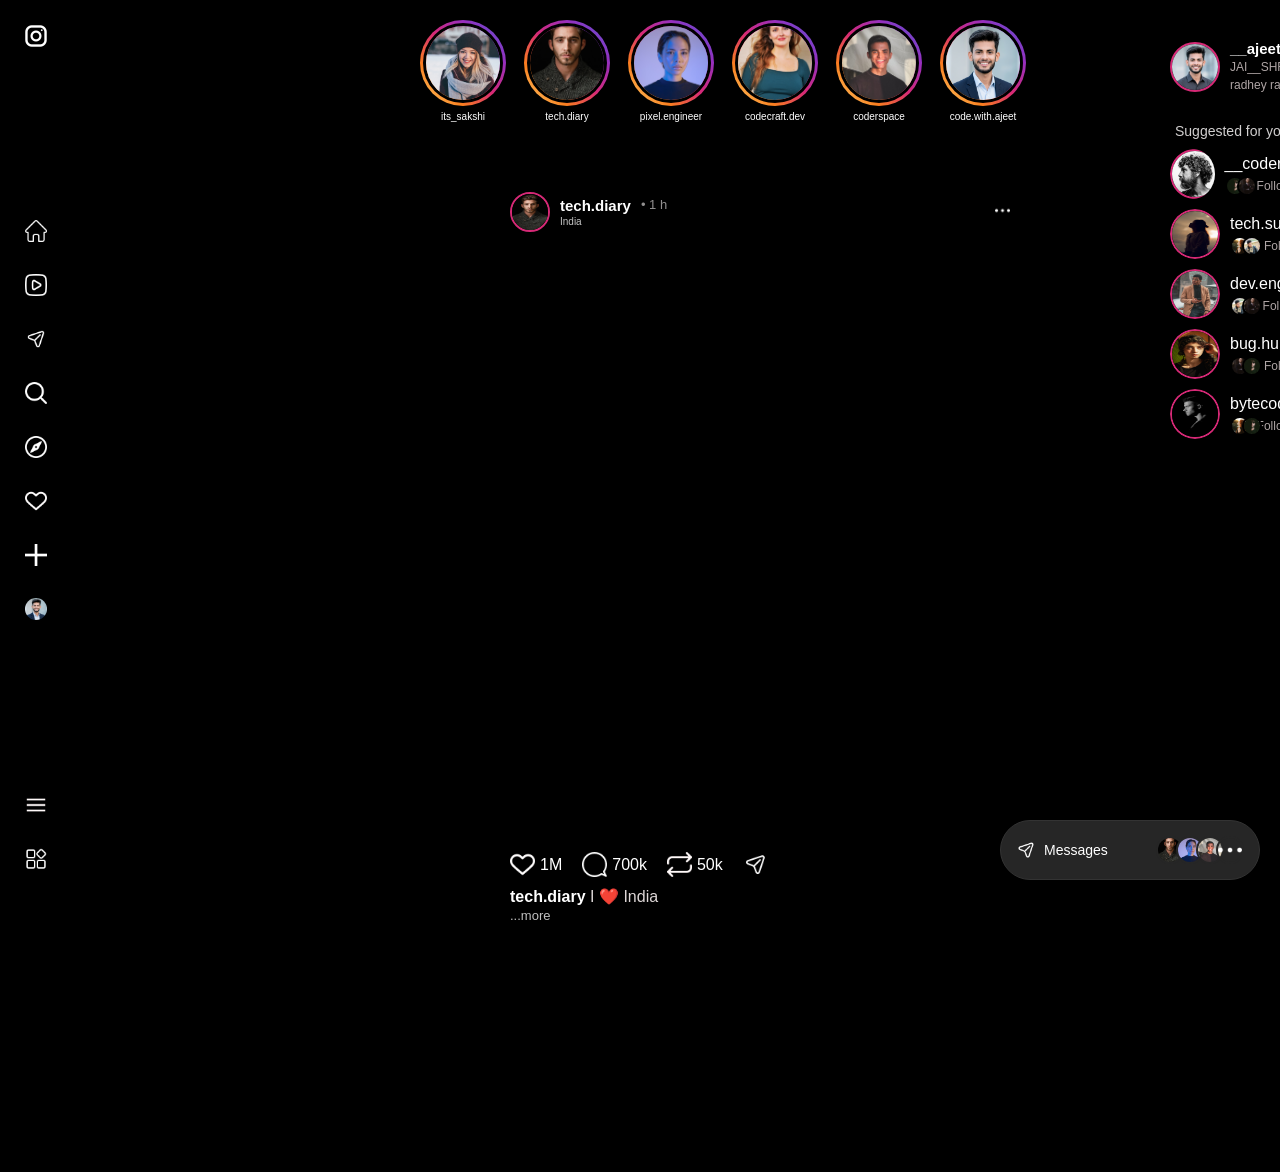
==== index.html @ 3b45045a "feat: add mobile bottom navbar HTML structure" ====
<!DOCTYPE html>
<html lang="en">
<head>
    <meta charset="UTF-8">
    <meta name="viewport" content="width=device-width, initial-scale=1.0">
    <title>Instagram - Clone</title>

    <link rel="stylesheet" href="css/reset.css">
    <link rel="stylesheet" href="css/style.css">
</head>
<body>

    <div class="mobile-topbar">
        <img src="images/create.png" class="left-icon">

        <span class="logo-text">Instagram</span>

        <div class="top-icons">
            <img src="images/notification.png">
        </div>
    </div>

    <div class="sidebar">

        <div class="logo">
            <img src="images/insta-logo.png" alt="Instagram Logo">
        </div>

        <div class="menu">
                
            <div class="menu-item">
                <img src="images/home.png" alt="Home">
                <span class="text">Home</span>
            </div>

            <div class="menu-item">
                <img src="images/play.png" alt="Reels">
                <span class="text">Reels</span>
            </div>

            <div class="menu-item">
                <img src="images/message.png" alt="Messages">
                <span class="text">Messages</span>
            </div>

            <div class="menu-item">
                <img src="images/search.png" alt="Search">
                <span class="text">Search</span>
            </div>

            <div class="menu-item">
                <img src="images/explore.png" alt="Explore">
                <span class="text">Explore</span>
            </div>

            <div class="menu-item">
                <img src="images/notification.png" alt="Notification">
                <span class="text">Notification</span>
            </div>

            <div class="menu-item">
                <img src="images/create.png" alt="Create">
                <span class="text">Create</span>
            </div>

            <div class="profile">
                <img src="images/profile.png" alt="Profile">
                <span class="text">Profile</span>
            </div>
        </div>

        <div class="menu">
            
            <div class="menu-item">
                <img src="images/menu.png" alt="Menu">
                 <span class="text">More</span>
            </div>

            <div class="menu-item">
                <img src="images/app.png" alt="Also From Meta">
                <span class="text">Also from Meta</span>
            </div>

        </div>
        
    </div>

    <div class="midbar">

        <div class="main-content">

            <div class="story-container">
                <div class="story">
                    <div class="story-ring">
                        <img src="images/story1.jpg" alt="Profile">
                    </div>
                    <span class="story-text">its_sakshi</span>
                </div>

                <div class="story">
                    <div class="story-ring">
                        <img src="images/story2.jpg" alt="Profile">
                    </div>
                    <span class="story-text">tech.diary</span>
                </div>

                <div class="story">
                    <div class="story-ring">
                        <img src="images/story3.jpg" alt="Profile">
                    </div>
                    <span class="story-text">pixel.engineer</span>
                </div>

                <div class="story">
                    <div class="story-ring">
                        <img src="images/story4.jpg" alt="Profile">
                    </div>
                    <span class="story-text">codecraft.dev</span>
                </div>

                <div class="story">
                    <div class="story-ring">
                        <img src="images/story5.jpg" alt="Profile">
                    </div>
                    <span class="story-text">coderspace</span>
                </div>

                <div class="story">
                    <div class="story-ring">
                        <img src="images/profile.png" alt="Profile">
                    </div>
                    <span class="story-text">code.with.ajeet</span>
                </div>
            </div>

            <div class="post-container">

                 <!-- user 4 -->
                <div class="post">
                    <div class="user-detail">
                        <img src="images/story2.jpg" class="post-profile" alt="User Post">
                    
                        <div class="user-info">
                            <div class="top-row">
                                <span class="username">tech.diary</span>
                                <span class="post-timing">• 1 h</span>
                            </div>
                            <span class="post-song">India</span>
                        </div>

                        <div class="dot-button">
                            <img src="images/more.png" alt="More Options">
                        </div>
                    
                    </div>

                    <div class="image-video">
                        <!-- <img src="images/post1.jpg" alt="User Post"> -->
                        <video autoplay muted loop>
                            <source src="video/video3.mp4" type="video/mp4">
                        </video>
                    </div>

                    <div class="post-update">
                        <div class="update-icons">

                            <div class="icon">
                                <img src="images/notification.png" alt="Like">
                                <span class="update-count">1M</span>
                            </div>

                            <div class="icon">
                                <img src="images/comment.png" alt="Comment">
                                <span class="update-count">700k</span>
                            </div>

                            <div class="icon">
                                <img src="images/repost.png" alt="Repost">
                                <span class="update-count">50k</span>
                            </div>

                            <div class="icon">
                                <img src="images/message.png" alt="Share">
                            </div>

                        </div>

                        <div class="description-box">
                            <span class="username">tech.diary</span>
                            <span class="description">I ❤️ India</span>
                        </div>
                        <span class="more">...more</span>
                    </div>
                </div>
            </div>
        </div>

        <div class="left-bar">
            <div class="switch-account">
                <div class="account">
                    <img src="images/switchimage.png" alt="Other Account">
                </div>

                <div class="switch-details">

                    <div class="account-name">
                        <span class="username">__ajeet__yadav__</span>
                    </div>
            
                    <div class="bio">
                        <span class="bio-text">JAI__SHREE__KRISHNA ( radhey radhey )</span>
                    </div>

                </div>

                <div class="btn">
                    <a href="#">Switch</a>
                </div>
            </div>
              
            <div class="other-suggest">
                <span class="other-suggesttext">Suggested for you</span>
                <span class="other-suggesttext">See all</span>
            </div>
              <!-- suggest user 1 -->
            <div class="suggest-account">
                <div class="profile-account">
                    <img src="images/mainprofile1.jpg" alt="Other Account">
                </div>

                <div class="suggest-details">

                    <div class=" account-name">
                        <span class="suggest-username">__coder__abhishek__</span>
                    </div>
            
                    <div class="suggest-bio">
                        <div class="suggest-profileimage">
                            <img src="images/main1.jpg" class="small-profile" alt="Friend">
                            <img src="images/main2.jpg" class="small-profile1" alt="friend">
                            <!-- <span class="bio-text">Followed by tech.akash</span> -->
                        </div>
                        <span class="bio-text">Followed by tech.akash</span>
                    </div>

                </div>

                <div class="btn">
                    <a href="#">Follow</a>
                </div>
            </div>
               <!-- suggest user 2 -->
            <div class="suggest-account">
                <div class="profile-account">
                    <img src="images/mainprofile2.jpg" alt="Other Account">
                </div>

                <div class="suggest-details">

                    <div class=" account-name">
                        <span class="suggest-username">tech.supriya</span>
                    </div>
            
                    <div class="suggest-bio">
                        <div class="suggest-profileimage">
                            <img src="images/main3.jpg" class="small-profile" alt="Friend">
                            <img src="images/main4.jpg" class="small-profile1" alt="friend">
                            <!-- <span class="bio-text">Followed by tech.akash</span> -->
                        </div>
                        <span class="bio-text">Followed by ajit.codes</span>
                    </div>

                </div>

                <div class="btn">
                    <a href="#">Follow</a>
                </div>
            </div>

               <!-- suggest user 3 -->
            <div class="suggest-account">
                <div class="profile-account">
                    <img src="images/mainprofile3.jpg" alt="Other Account">
                </div>

                <div class="suggest-details">

                    <div class=" account-name">
                        <span class="suggest-username">dev.engineer</span>
                    </div>
            
                    <div class="suggest-bio">
                        <div class="suggest-profileimage">
                            <img src="images/main4.jpg" class="small-profile" alt="Friend">
                            <img src="images/main2.jpg" class="small-profile1" alt="friend">
                            <!-- <span class="bio-text">Followed by tech.akash</span> -->
                        </div>
                        <span class="bio-text">Followed by coding.raj</span>
                    </div>

                </div>

                <div class="btn">
                    <a href="#">Follow</a>
                </div>
            </div>

            <!-- suggest user 4 -->
            <div class="suggest-account">
                <div class="profile-account">
                    <img src="images/mainprofile4.jpg" alt="Other Account">
                </div>

                <div class="suggest-details">

                    <div class=" account-name">
                        <span class="suggest-username">bug.hunter</span>
                    </div>
            
                    <div class="suggest-bio">
                        <div class="suggest-profileimage">
                            <img src="images/main2.jpg" class="small-profile" alt="Friend">
                            <img src="images/main1.jpg" class="small-profile1" alt="friend">
                            <!-- <span class="bio-text">Followed by tech.akash</span> -->
                        </div>
                        <span class="bio-text">Followed by ajit.codes</span>
                    </div>

                </div>

                <div class="btn">
                    <a href="#">Follow</a>
                </div>
            </div>

            <!-- suggest user 5 -->
            <div class="suggest-account">
                <div class="profile-account">
                    <img src="images/mainprofile5.jpg" alt="Other Account">
                </div>

                <div class="suggest-details">

                    <div class=" account-name">
                        <span class="suggest-username">bytecode.lab</span>
                    </div>
            
                    <div class="suggest-bio">
                        <div class="suggest-profileimage">
                            <img src="images/main3.jpg" class="small-profile" alt="Friend">
                            <img src="images/main1.jpg" class="small-profile1" alt="friend">
                            <!-- <span class="bio-text">Followed by tech.akash</span> -->
                        </div>
                        <span class="bio-text">Followed by tech.akash</span>
                    </div>

                </div>

                <div class="btn">
                    <a href="#">Follow</a>
                </div>
            </div>
            
        </div>

        <!-- last bar -->

        <div class="last-bar">

            <div class="message">
                <img src="images/message.png" alt="Messages">
                <span class="message-text">Messages</span>
            </div>

            <div class="message-profile">
                <img src="images/story2.jpg" alt="Profile">
                <img src="images/story3.jpg" alt="Profile">
                <img src="images/story5.jpg" alt="Profile">
                <img src="images/more.png" alt="More">
            </div>
        </div>
    </div>

    <!-- mobile  -->

    <div class="mobile-bottom-bar">

        <div class="bottom-item">
            <img src="images/home.png">
        </div>

        <div class="bottom-item">
            <img src="images/search.png">
        </div>

        <div class="bottom-item">
            <img src="images/play.png">
        </div>

        <div class="bottom-item">
            <img src="images/message.png">
        </div>

        <div class="bottom-item">
            <img src="images/profile.png" class="profile-icon">
        </div>
    </div>
    
</body>
</html>
---- css/style.css ----
.sidebar {
    width: 80px;
    height: 100vh;
    position: fixed;
    top: 0;
    left: 0;
    padding: 20px;
    display: flex;
    flex-direction: column;
    justify-content: space-between;
    transition: 0.3s;
    overflow: hidden;
}

.sidebar:hover {
    width: 250px;
}

.sidebar:hover .text {
    opacity: 1;
    margin-left: 10px;
}

.menu {
    display: flex;
    flex-direction: column;
    gap: 12px;
    font-size: 14px;
    font-family: 'Inter', sans-serif;
}


.menu-item {
    display: flex;
    align-items: center;
    gap: 15px;
    cursor: pointer;
    padding: 10px 10px 10px 5px;
    border-radius: 8px;
}

.menu-item:hover,
.profile:hover {
    background-color: #1a1a1a;
}

.menu img {
    width: 22px;
}

.profile {
    display: flex;
    align-items: center;
    gap: 15px;
    cursor: pointer;
    border-radius: 8px;
    padding: 10px 10px 10px 5px;
    font-size: 8px;
}

.profile img {
    border-radius: 50%;
}

.menu-item,
.profile {
    display: flex;
    align-items: center;
    gap: 15px;
}

.text {
    display: inline-block;
    margin: 0;
    font-size: 14px;
    opacity: 0;
    transform: translateX(-10px);
    white-space: nowrap;
    transition: all 0.3s ease;
}

/* midbar */

.midbar {
    display: flex;
    justify-content: center;
    gap: 50px;
    padding: 20px;
}

.main-content {
    width: 700px;
    margin-left: 400px;
}

.story-container {
    display: flex;
    flex-direction: row;
    gap: 18px;
    overflow-x: auto;
    padding-bottom: 10px;
}

.story-container::-webkit-scrollbar {
    display: none;
}

.story {
    display: flex;
    flex-direction: column;
    justify-content: space-between;
    align-items: center;
    cursor: pointer;
}

.story-ring {
    display: flex;
    justify-content: center;
    align-items: center;
    border-radius: 50%;
    background: linear-gradient(45deg, #feda75, #fa7e1e, #d62976, #962fbf, #4f5bd5);
    padding: 3px;
}

.story-ring img {
    width: 80px;
    height: 80px;
    border-radius: 50%;
    object-fit: cover;
    border: 3px solid black;
}

.story-text {
    width: 80px;
    font-size: 10px;
    text-align: center;
    margin-top: 5px;
    white-space: nowrap;
    overflow: hidden;
    text-overflow: ellipsis;
}

/* post container */
.post-container {
    display: flex;
    flex-direction: column;
    width: 550px;
    margin: 30px auto;
    margin-top: 30px;
    
}

.post {
    display: flex;
    flex-direction: column;
    align-items: stretch;
    width: 100%;
    padding: 10px 0;
    margin-bottom: 25px;
}

.user-detail {
    width: 100%;
    padding: 0 15px;
    height: 60px;
    display: flex;
    flex-direction: row;
    justify-content: space-between;
    align-items: center;
    gap: 10px;
    margin-top: 10px;
}

.post-profile {
    border-radius: 50%;
    width: 40px;
    height: 40px;
    margin-left: 0px;
    border: 2px solid #d62976
}

.user-info {
    display: flex;
    flex-direction: column;
    flex: 1;
    justify-content: space-between;
    line-height: 1.3;
}

.top-row {
    display: flex;
    align-items: center;
    gap: 10px;
}

.username {
    font-size: 15px;
    font-weight: bold;
}

.post-timing {
    color: rgb(145, 143, 143);
    font-size: 13px;
}

.post-song {
    font-size: 10px;
    color: rgb(197, 197, 197);
}

.dot-button img {
    width: 15px;
    height: 15px;
    margin-right: 20px;
}

.image-video {
    height: 600px;
    width: 100%;
    text-align: center;
}

.image-video img {
    height: 600px;
    max-width: 500px;
    width: 100%;
    border-radius: 8px;
    border: 1px solid #313131;
}

.image-video video {
    width: 100%;
    max-width: 500px;
    height: 600px;
    object-fit: cover;
    border-radius: 8px;
}

/* post update  */

.post-update {
    width: 100%;
}

.update-icons {
    display: flex;
    gap: 20px;
    padding: 10px 15px;
}

.icon {
    display: flex;
    align-items: center;
    gap: 5px;
}

.icon img {
    width: 25px;
}
.description-box {
    padding: 0 15px;
}

.description-box span {
    font-size: 16px;
}

.description{
    color: rgb(221, 214, 214);
}

.more {
    font-size: 13px;
    color: silver;
    padding-left: 15px;
}

/* left-bar */

.left-bar {
   height: fit-content;
   width: 300px;
   position: sticky;
   top: 40px;
}

.switch-account {
    display: flex;
    justify-content: space-between;
    /* flex-direction: row; */
    gap: 10px;
    align-items: center;
}

.account {
    display: flex;
    width: 50px;
    border-radius: 50%;
}

.account img {
    width: 50px;
    border-radius: 50%;
    border: 2px solid #d62976
}

.switch-details {
    display: flex;
    flex-direction: column;
    flex: 1;
}

.account-name {
    display: flex;
}

.bio-text {
    font-size: 12px;
    color: #afa5a5;
}

.btn {
    display: flex;
    gap: 40px;
    margin-left: 40px;
    font-weight: bold;
}

.btn a {
    text-decoration: none;
    color: #4f5bd5;
    font-size: 12px;
    font-weight: bold;
}

.other-suggest {
    display: flex;
    justify-content: space-between;
    margin-top: 30px;
    padding: 0 5px;
}

.other-suggesttext {
    font-size: 14px;
    color: #d1cfcf;
    cursor: pointer;
}

.suggest-account {
    display: flex;
    justify-content: space-between;
    /* flex-direction: row; */
    gap: 10px;
    align-items: center;
    margin-top: 10px;
}

.profile-account {
    display: flex;
    width: 50px;
    height: 50px;
    overflow: hidden;
    border-radius: 50%;
}

.profile-account img {
    width: 50px;
    border-radius: 50%;
    border: 2px solid #d62976
}


.suggest-details {
    display: flex;
    flex-direction: column;
    flex: 1;
}

.suggest-username {
    padding-bottom: 6px;
}

.suggest-profileimage {
    display: flex;
    position: relative;
    align-items: center;
}

.small-profile,
.small-profile1 {
    width: 20px;
    height: 20px;
    object-fit: cover;
    border-radius: 50%;
    position: absolute;
    border: 2px solid black;
}

.small-profile {
    left: 0;
    z-index: 1;
}

.small-profile1 {
    left: 12px;
    z-index: 2;
}

.suggest-bio {
    display: flex;
    justify-content: space-between;
    align-items: center;
}

.last-bar {
    display: flex;
    justify-content: space-between;
    align-items: center;
    padding: 0 15px;
    z-index: 100;
    box-shadow: 0 4px 15px rgba(0,0,0,0.5);
    position: fixed;
    bottom: 20px;
    left: auto;
    right: 20px;
    width: 260px;
    height: 60px;
    background-color: #262626;
    border-radius: 50px;
    border: 1px solid #333;
    /* border-top: 1px solid #262626; */

}

.message {
    display: flex;
    align-items: center;
    gap: 8px;
    cursor: pointer;
}

.message img {
    width: 20px;
}

.message-text {
    font-size: 14px;
    font-weight: 500;
}

.message-profile {
    display: flex;
    align-items: center;
}

.message-profile img {
    width: 28px;
    height: 28px;
    border-radius: 50%;
    object-fit: cover;
    border: 2px solid #262626;
    margin-left: -8px;
    cursor: pointer;
    transition: transform 0.2s;
}

/* mobile  */

@media (max-width: 768px) {

    body {
        margin: 0;
        padding-top: 60px;
        overflow: hidden;
    }

    .sidebar {
        display: none;
    }

    .left-bar {
        display: none;
    }
}

.mobile-topbar {
    display: none;
}

@media (max-width: 768px) {
    .mobile-topbar {
        display: flex;
        justify-content: space-between;
        align-items: center;
        padding: 10px 15px;
        position: fixed;
        top: 0;
        width: 100%;
        background: black;
        border-bottom: 1px solid #262626;
        z-index: 1000;
    }

    .logo-text {
        font-size: 20px;
        font-weight: bold;
    }

    .left-icon {
        width: 22px;
    }

    .top-icons img {
        width: 22px;
    }

    .midbar {
        flex-direction: column;
        padding: 0;
        gap: 0;
        width: 100%;
    }

    .main-content {
        margin:  0;
        width: 100%;
        padding: 0 10px;
    }

    .story-container {
        display: flex;
        gap: 12px;
        overflow-x: auto;
        padding: 10px 5px;
    }

    .story-ring img {
        width: 60px;
        height: 60px;
    }

    .story-text {
        font-size: 10px;
        width: 60px;
    }

    .post-container {
        width: 100%;
        margin: 10px 0;
    }

    .post {
        padding: 10px 0;
    }

    .user-detail {
        padding: 0 10px;
    }

    .image-video {
        width: 100%;
        height: auto;
    }

    .image-video img,
    .image-video video {
        width: 100%;
        height: auto;
        max-width: 100%;
        border-radius: 6px;
    }

    .update-icons {
        padding: 8px 10px;
        gap: 15px;
    }

    .icon img {
        width: 22px;
    }
    
    .description-box {
        padding: 0 10px;
    }

    .last-bar {
        position: fixed;
        bottom: 10px;
        left: 5%;
        width: 90%;
        height: 55px;
        border-radius: 40px;
        background: #262626;
        display: flex;
        justify-content: space-between;
        align-items: center;
        padding: 0 15px;
        z-index: 1000;
    }

    .message img {
        width: 18px;
    }

    .message-text {
        font-size: 13px;
    }

    .message-profile img {
        width: 25px;
        height: 25px;
    }
}
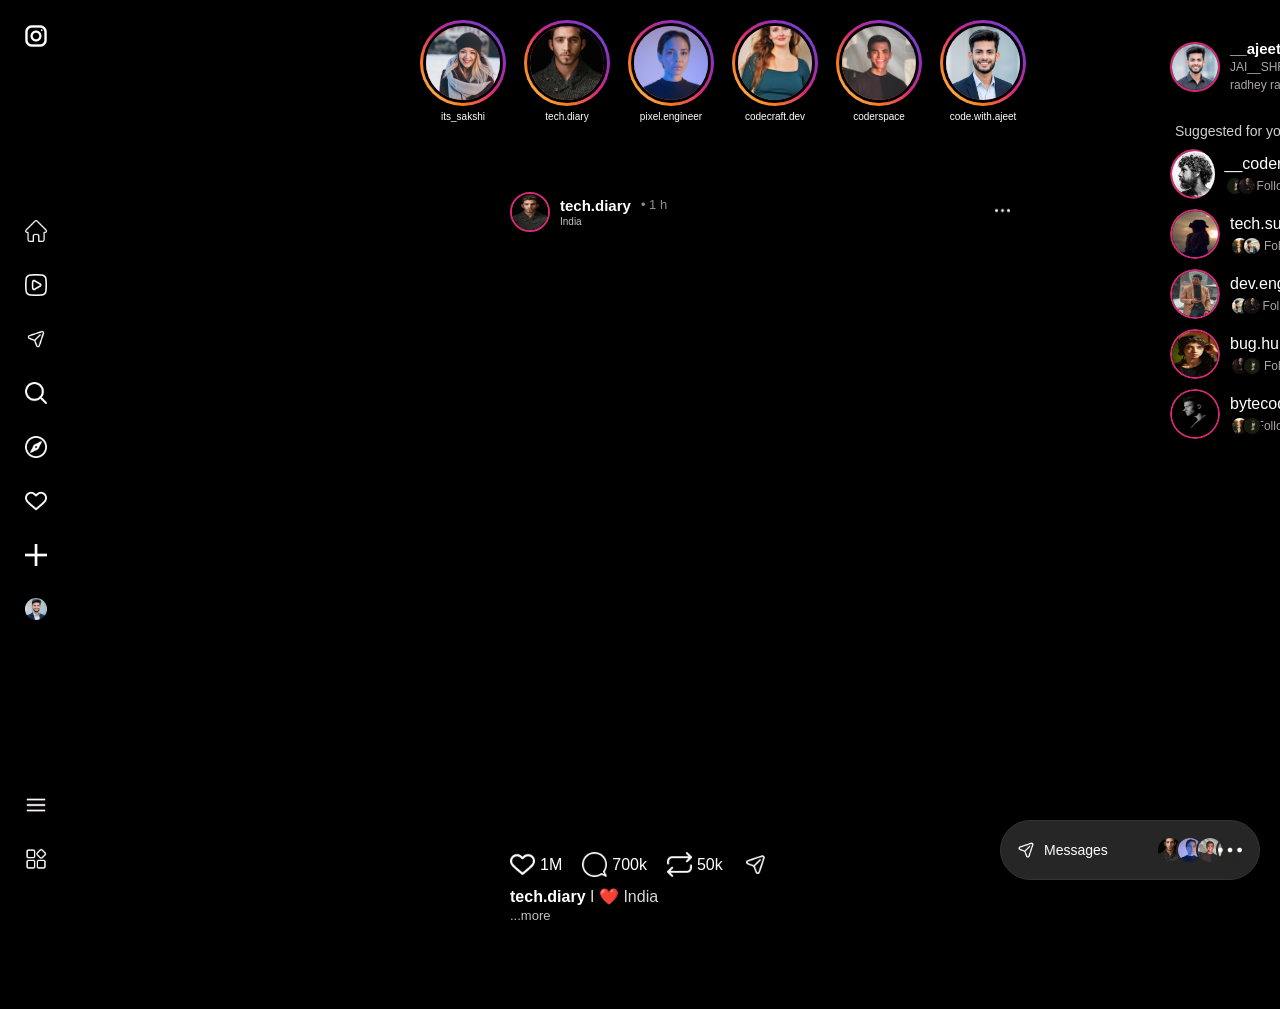
==== commit 5847cbcd: "feat: add mobile bottom navigation bar - added mobile-bottom-bar UI - improved responsive design for" ====
--- a/index.html
+++ b/index.html
@@ -7,6 +7,7 @@
 
     <link rel="stylesheet" href="css/reset.css">
     <link rel="stylesheet" href="css/style.css">
+    <link href="https://fonts.cdnfonts.com/css/billabong" rel="stylesheet">
 </head>
 <body>
 
--- a/css/style.css
+++ b/css/style.css
@@ -29,44 +29,27 @@
     font-family: 'Inter', sans-serif;
 }
 
-
-.menu-item {
+.menu-item:hover,
+.profile:hover {
+    background-color: #1a1a1a;
+}
+
+.menu img {
+    width: 22px;
+}
+
+.profile img {
+    border-radius: 50%;
+}
+
+.menu-item,
+.profile {
     display: flex;
     align-items: center;
     gap: 15px;
     cursor: pointer;
     padding: 10px 10px 10px 5px;
     border-radius: 8px;
-}
-
-.menu-item:hover,
-.profile:hover {
-    background-color: #1a1a1a;
-}
-
-.menu img {
-    width: 22px;
-}
-
-.profile {
-    display: flex;
-    align-items: center;
-    gap: 15px;
-    cursor: pointer;
-    border-radius: 8px;
-    padding: 10px 10px 10px 5px;
-    font-size: 8px;
-}
-
-.profile img {
-    border-radius: 50%;
-}
-
-.menu-item,
-.profile {
-    display: flex;
-    align-items: center;
-    gap: 15px;
 }
 
 .text {
@@ -497,12 +480,13 @@
         top: 0;
         width: 100%;
         background: black;
-        border-bottom: 1px solid #262626;
+        /* border-bottom: 1px solid #262626; */
         z-index: 1000;
     }
 
     .logo-text {
-        font-size: 20px;
+        font-size: 28px;
+        font-family: 'Billabong';
         font-weight: bold;
     }
 
@@ -612,4 +596,49 @@
     }
 }
 
-
+.mobile-bottom-bar {
+    display: none;
+}
+
+@media (max-width: 768px) {
+    .mobile-bottom-bar {
+        display: flex;
+        justify-content: space-around;
+        align-items: center;
+        position: fixed;
+        bottom: 0;
+        left: 0;
+        width: 100%;
+        height: 55px;
+        background: black;
+        border-top: 1px solid #262626;
+        z-index: 1000;
+    }
+
+    .bottom-item {
+        display: flex;
+        justify-content: center;
+        align-items: center;
+        flex: 1;
+        cursor: pointer;
+    }
+
+    .bottom-item img {
+        width: 24px;
+    }
+
+    .profile-icon {
+        border-radius: 50%;
+        border: 2px solid white;
+    }
+
+    body {
+        padding-bottom: 60px;
+    }
+
+    .last-bar {
+        display: none;
+    }
+}
+
+
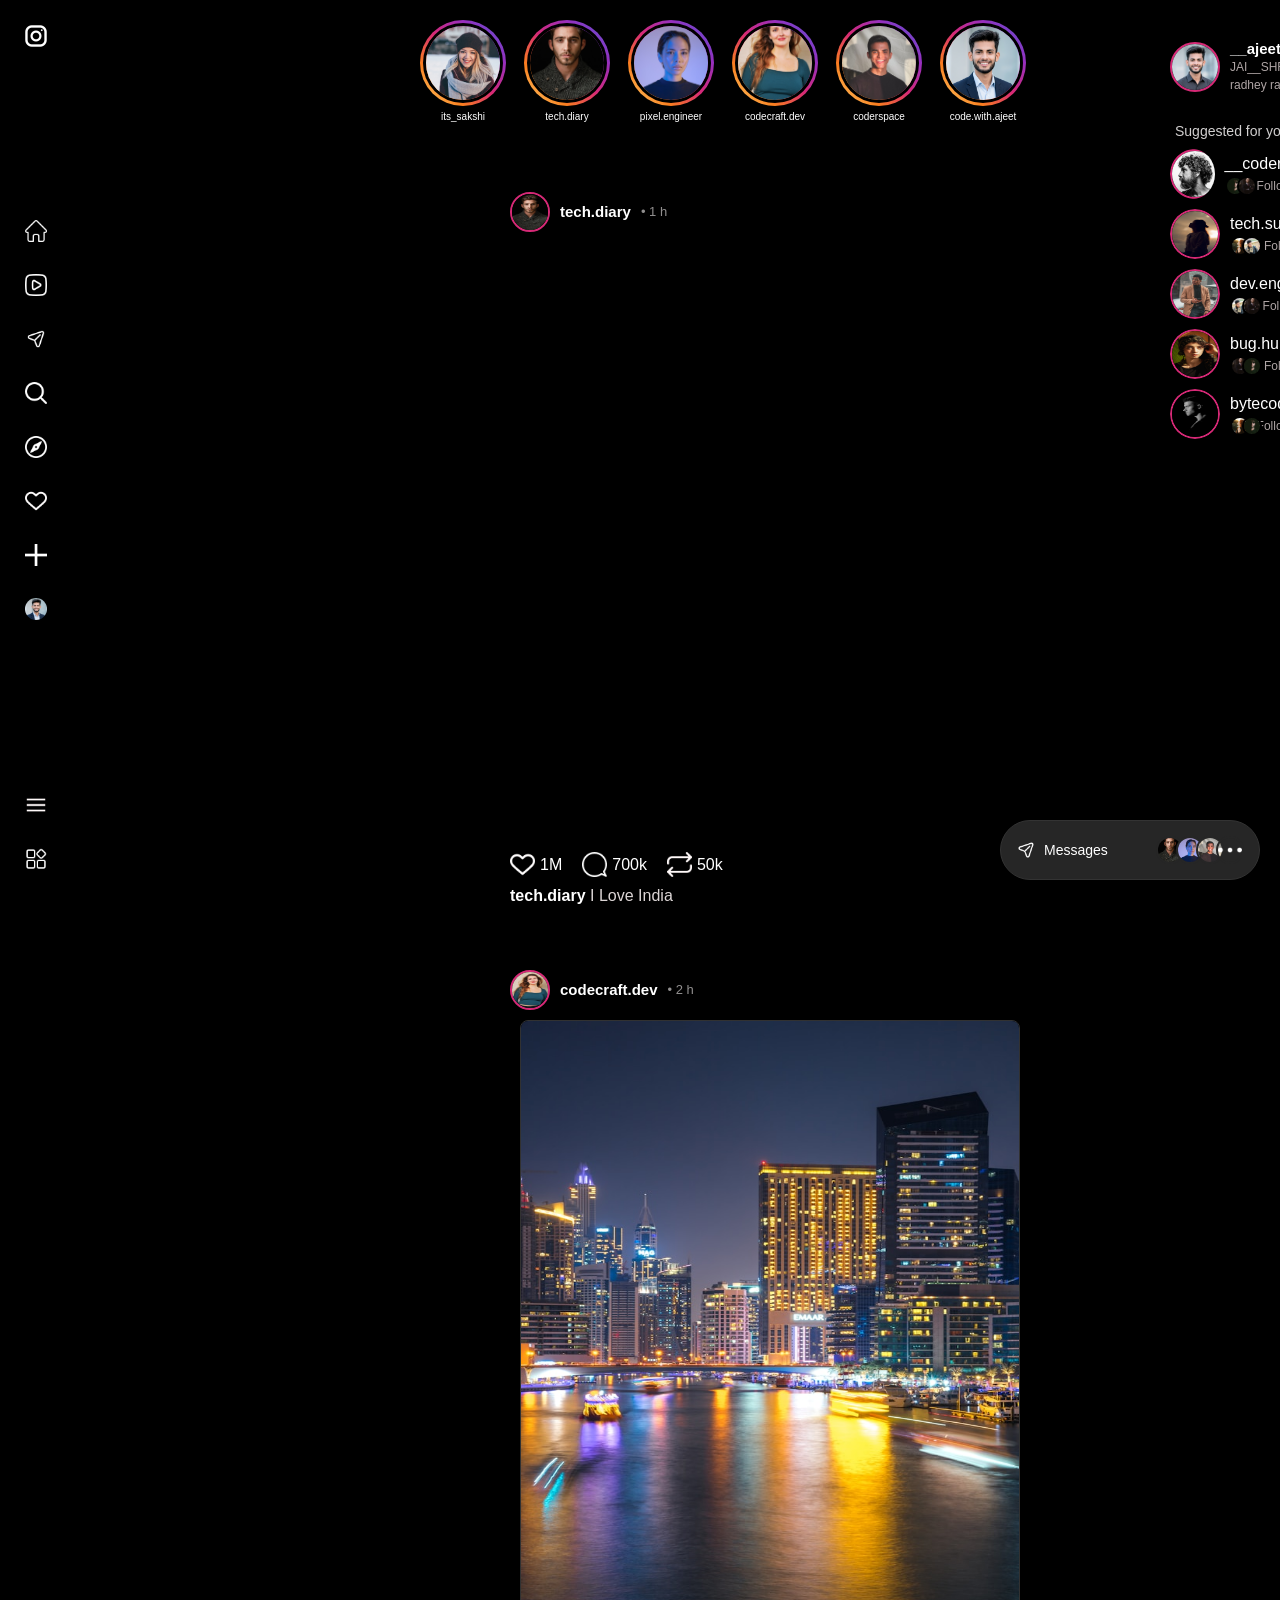
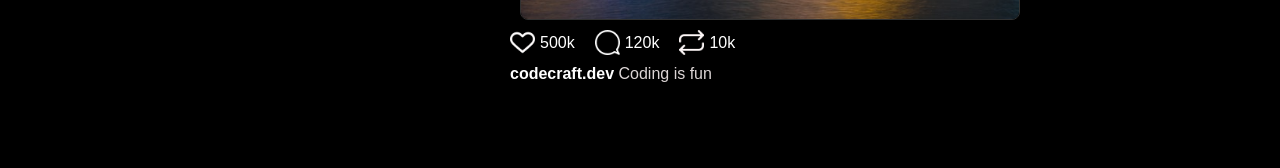
==== commit 092afea7: "feat(posts): render posts dynamically using JavaScript and support multiple posts" ====
--- a/index.html
+++ b/index.html
@@ -134,66 +134,7 @@
                 </div>
             </div>
 
-            <div class="post-container">
-
-                 <!-- user 4 -->
-                <div class="post">
-                    <div class="user-detail">
-                        <img src="images/story2.jpg" class="post-profile" alt="User Post">
-                    
-                        <div class="user-info">
-                            <div class="top-row">
-                                <span class="username">tech.diary</span>
-                                <span class="post-timing">• 1 h</span>
-                            </div>
-                            <span class="post-song">India</span>
-                        </div>
-
-                        <div class="dot-button">
-                            <img src="images/more.png" alt="More Options">
-                        </div>
-                    
-                    </div>
-
-                    <div class="image-video">
-                        <!-- <img src="images/post1.jpg" alt="User Post"> -->
-                        <video autoplay muted loop>
-                            <source src="video/video3.mp4" type="video/mp4">
-                        </video>
-                    </div>
-
-                    <div class="post-update">
-                        <div class="update-icons">
-
-                            <div class="icon">
-                                <img src="images/notification.png" alt="Like">
-                                <span class="update-count">1M</span>
-                            </div>
-
-                            <div class="icon">
-                                <img src="images/comment.png" alt="Comment">
-                                <span class="update-count">700k</span>
-                            </div>
-
-                            <div class="icon">
-                                <img src="images/repost.png" alt="Repost">
-                                <span class="update-count">50k</span>
-                            </div>
-
-                            <div class="icon">
-                                <img src="images/message.png" alt="Share">
-                            </div>
-
-                        </div>
-
-                        <div class="description-box">
-                            <span class="username">tech.diary</span>
-                            <span class="description">I ❤️ India</span>
-                        </div>
-                        <span class="more">...more</span>
-                    </div>
-                </div>
-            </div>
+            <div class="post-container" id="postContainer"></div>
         </div>
 
         <div class="left-bar">
@@ -406,6 +347,14 @@
             <img src="images/profile.png" class="profile-icon">
         </div>
     </div>
+
+    <!-- story viewer js start -->
+
+    <div class="story-viewer" id="storyViewer">
+        <span class="close-btn" id="closeStory">&times;</span>
+        <img id="storyImage" src="">
+    </div>
     
+    <script src="js/script.js"></script>
 </body>
 </html>
--- a/css/style.css
+++ b/css/style.css
@@ -641,4 +641,34 @@
     }
 }
 
-
+/* story-viewer js start */
+
+.story-viewer {
+    position: fixed;
+    top: 0;
+    left: 0;
+    width: 100%;
+    height: 100vh;
+    background: rgba(0,0,0,0.9);
+    display: none;
+    justify-content: center;
+    align-items: center;
+    z-index: 2000;
+}
+
+.story-viewer img {
+    max-width: 90%;
+    max-height: 90%;
+    border-radius: 10px;
+}
+
+.close-btn {
+    position: absolute;
+    top: 20px;
+    right: 30px;
+    font-size: 35px;
+    color: white;
+    cursor: pointer;
+}
+
+
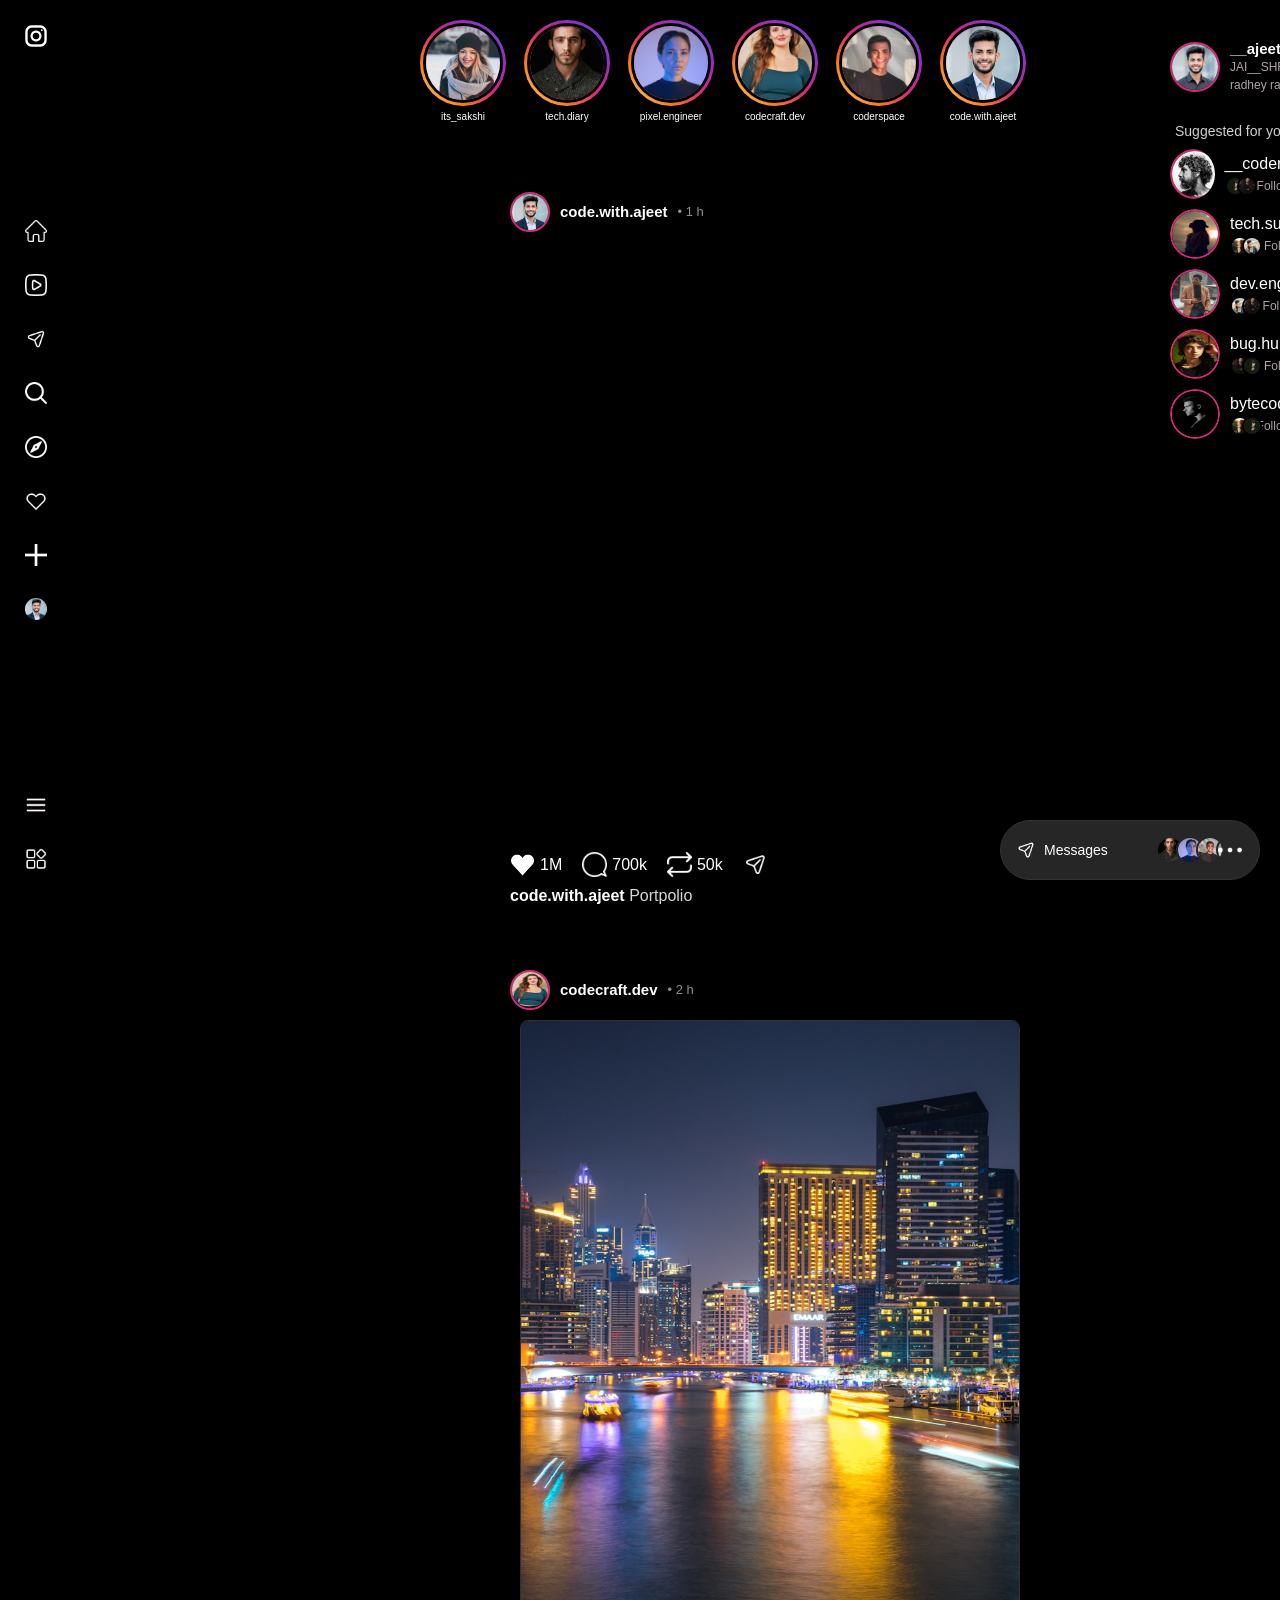
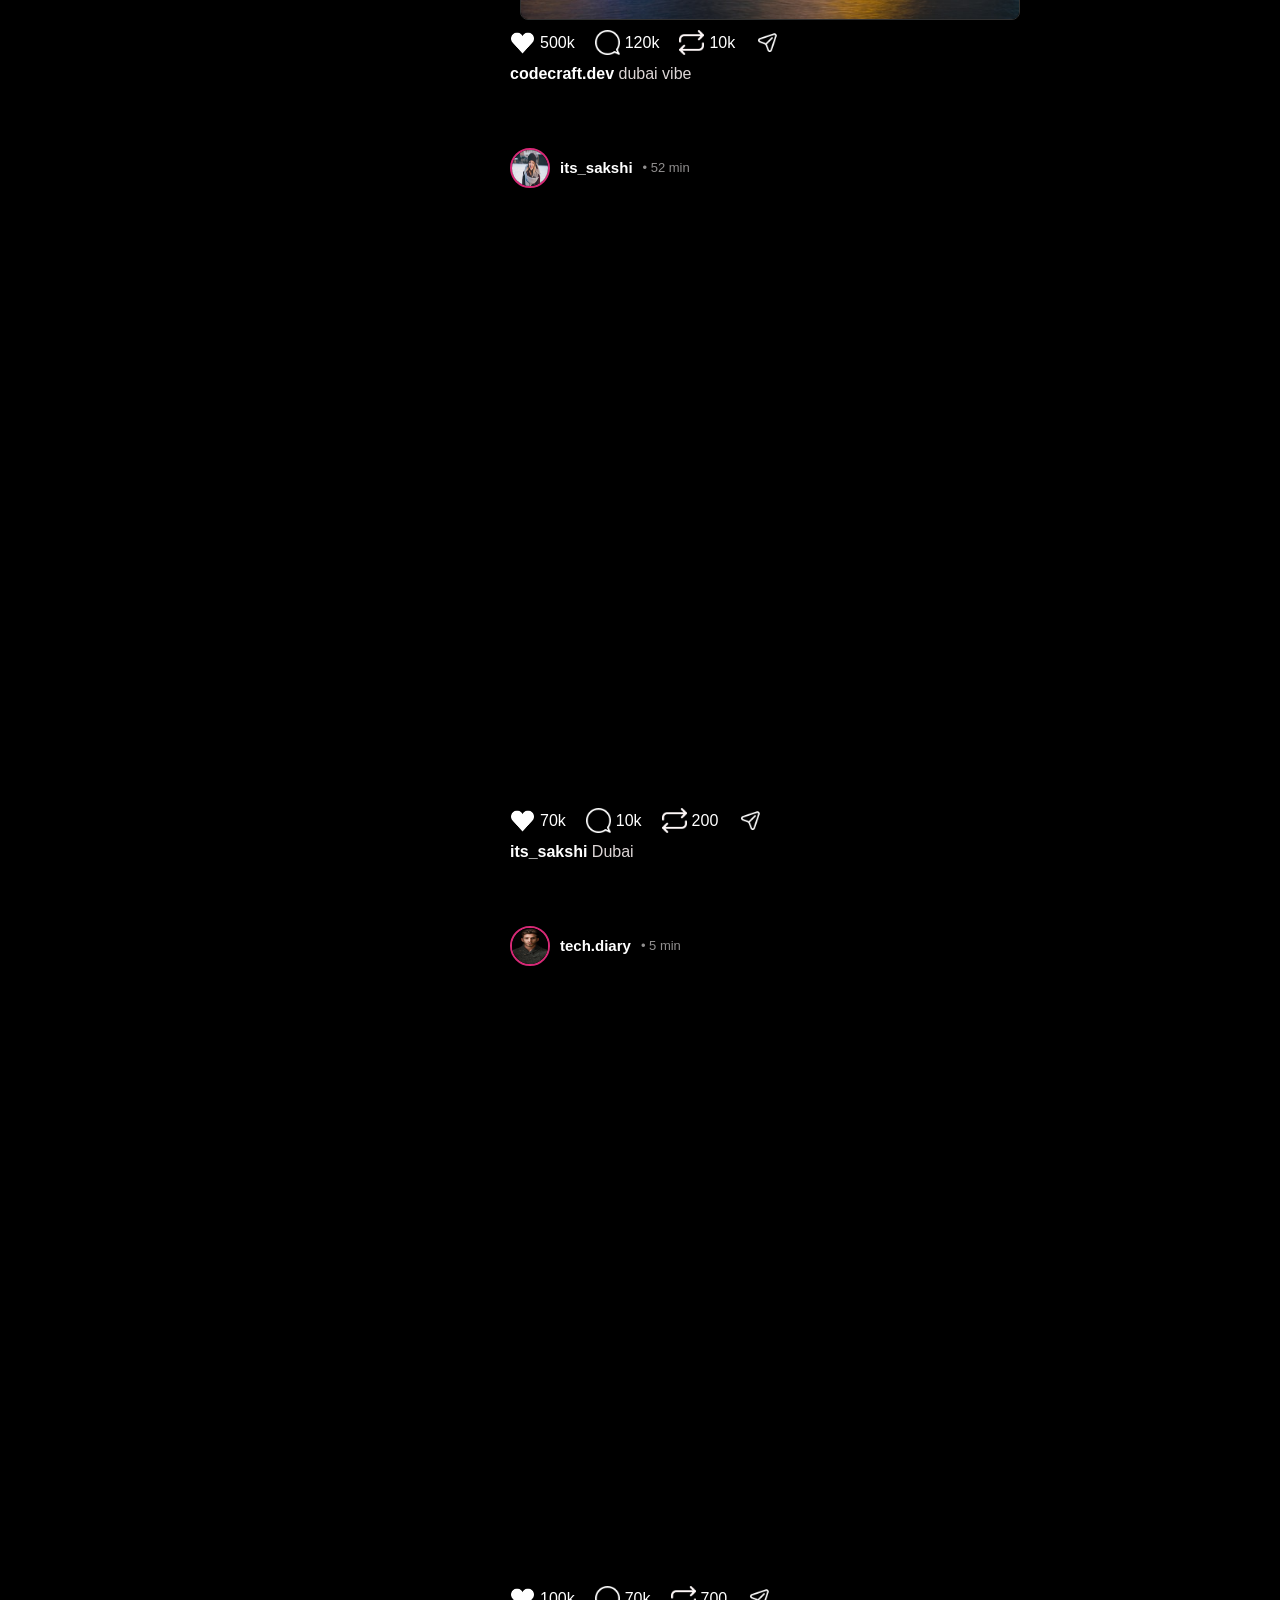
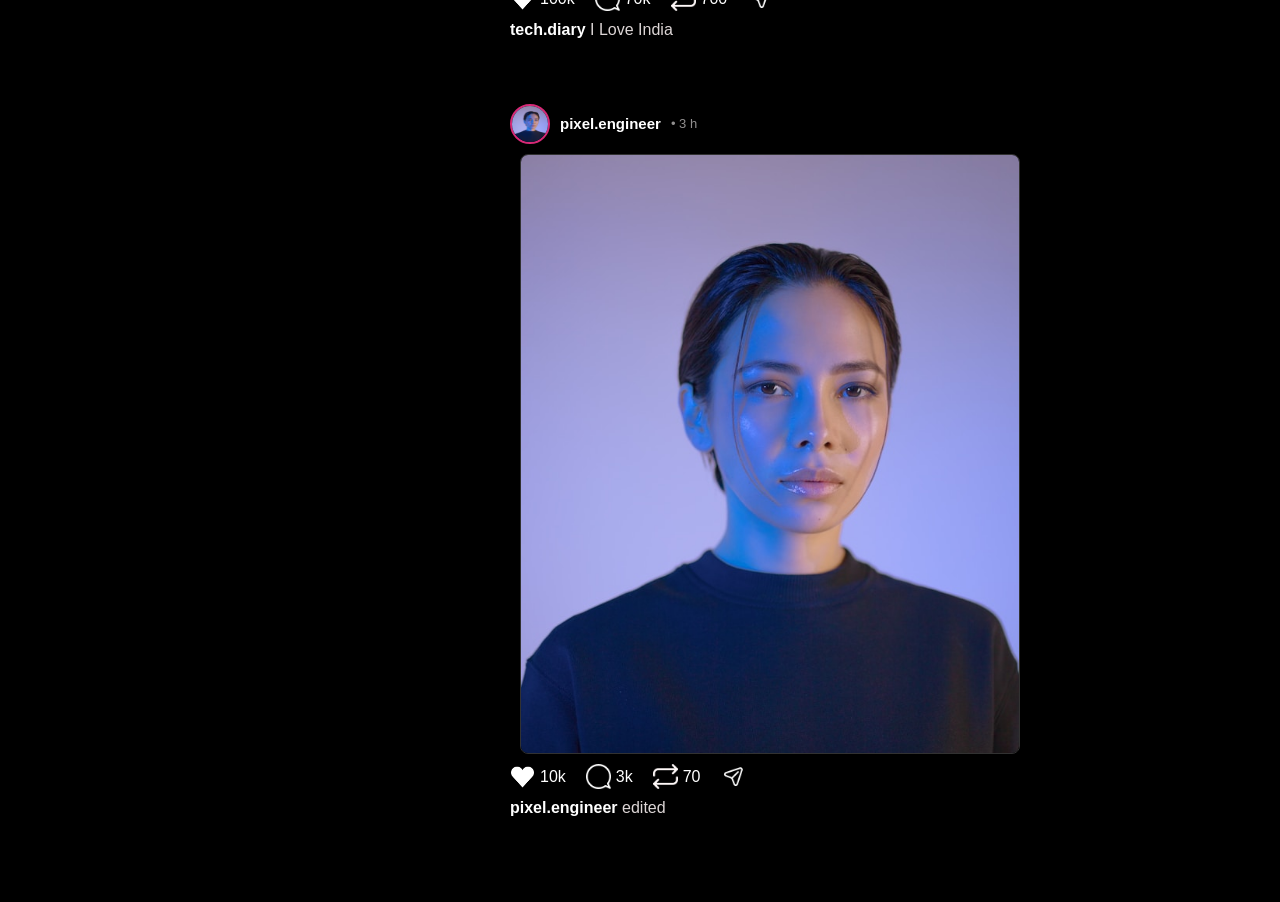
==== commit 1ac6620c: "feat: add like button toggle functionality with JS and improve like icon styling" ====
--- a/index.html
+++ b/index.html
@@ -55,7 +55,7 @@
             </div>
 
             <div class="menu-item">
-                <img src="images/notification.png" alt="Notification">
+                <img src="images/heart.png" alt="Notification">
                 <span class="text">Notification</span>
             </div>
 
--- a/css/style.css
+++ b/css/style.css
@@ -239,6 +239,16 @@
 
 .icon img {
     width: 25px;
+}
+
+.like-icon {
+    filter: brightness(0) invert(1);
+    transition: 0.3s;
+    cursor: pointer;
+}
+
+.like-icon.liked {
+    filter: invert(27%) sepia(96%) saturate(7471%) hue-rotate(356deg) brightness(101%) contrast(109%);
 }
 .description-box {
     padding: 0 15px;
@@ -453,8 +463,10 @@
 
     body {
         margin: 0;
-        padding-top: 60px;
-        overflow: hidden;
+        padding-top: 60px 0 80px 0;
+        overflow-y: auto;
+        overflow-x: hidden;
+        -webkit-overflow-scrolling: touch;
     }
 
     .sidebar {
@@ -516,6 +528,7 @@
         gap: 12px;
         overflow-x: auto;
         padding: 10px 5px;
+        margin-top: 50px;
     }
 
     .story-ring img {
@@ -561,6 +574,12 @@
 
     .icon img {
         width: 22px;
+    }
+
+    .like-icon {
+        filter: brightness(0) invert(1);
+        transition: 0.3s;
+        cursor: pointer;
     }
     
     .description-box {
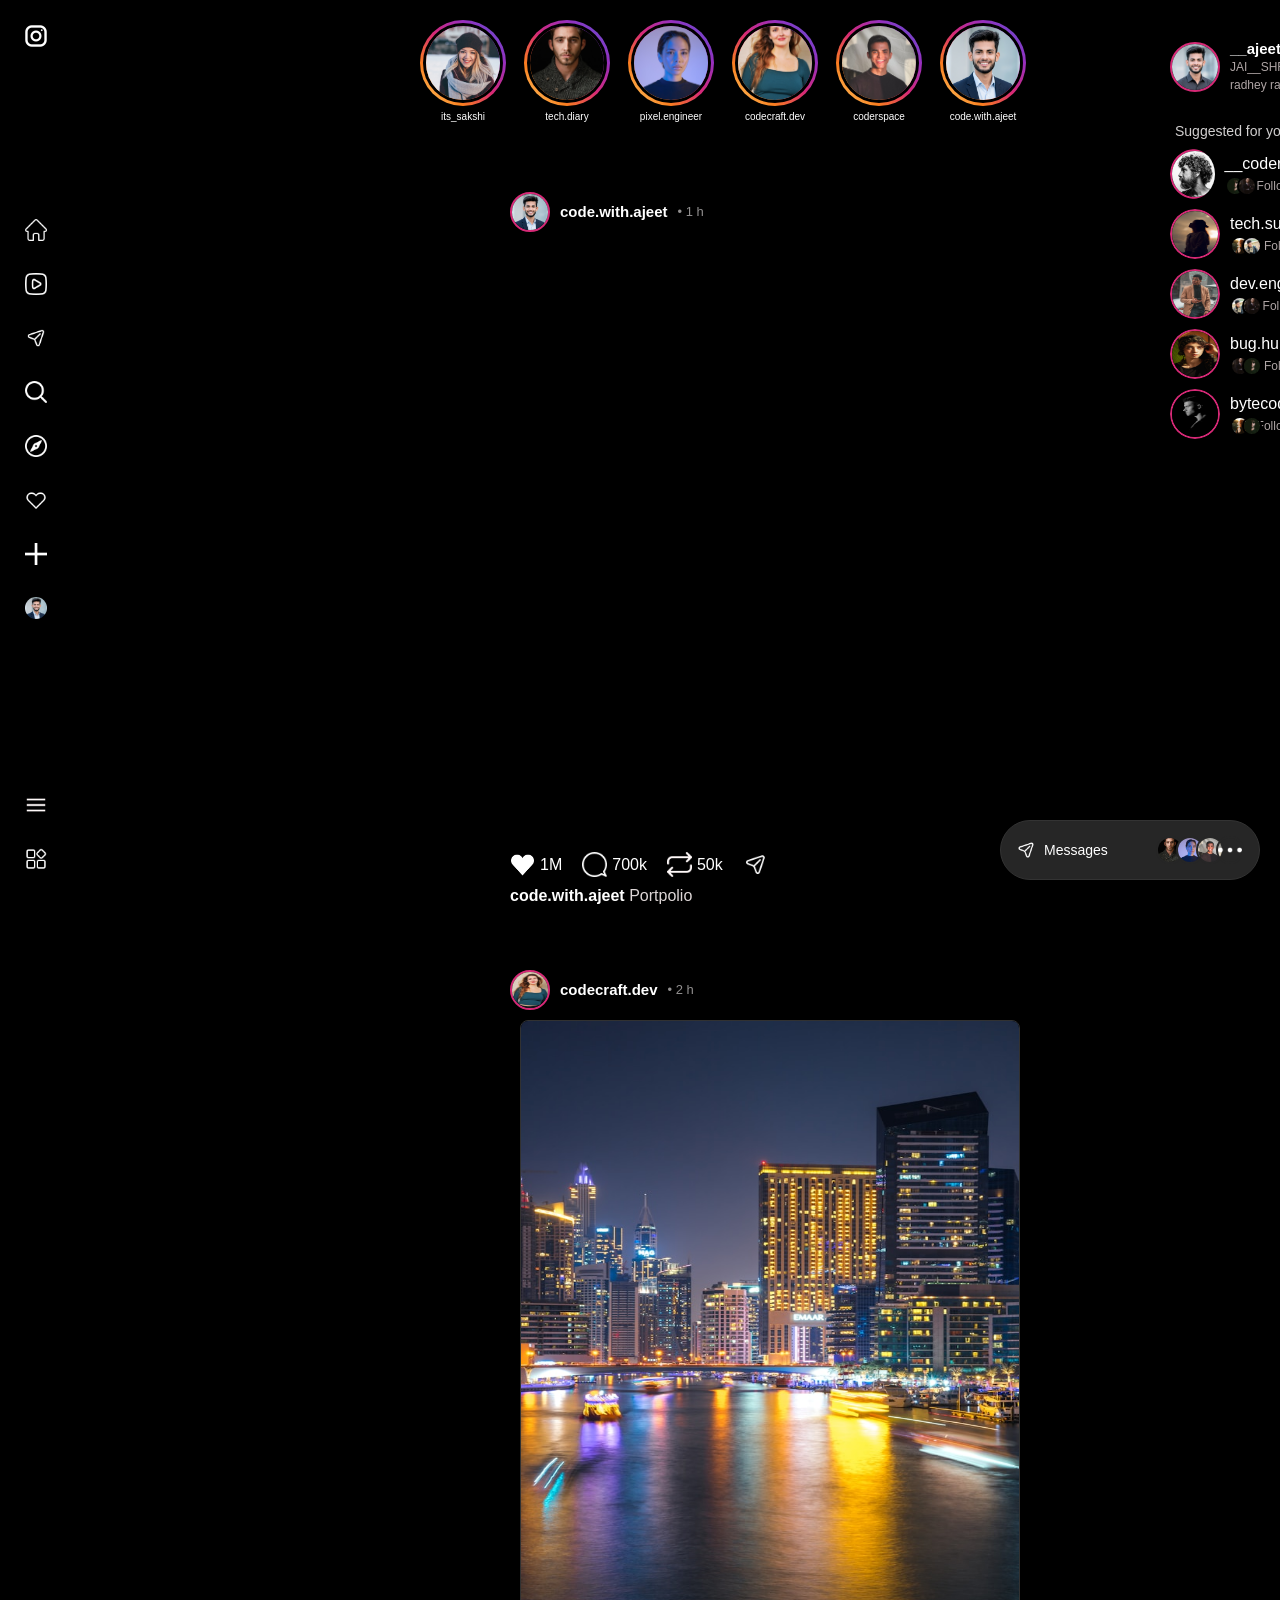
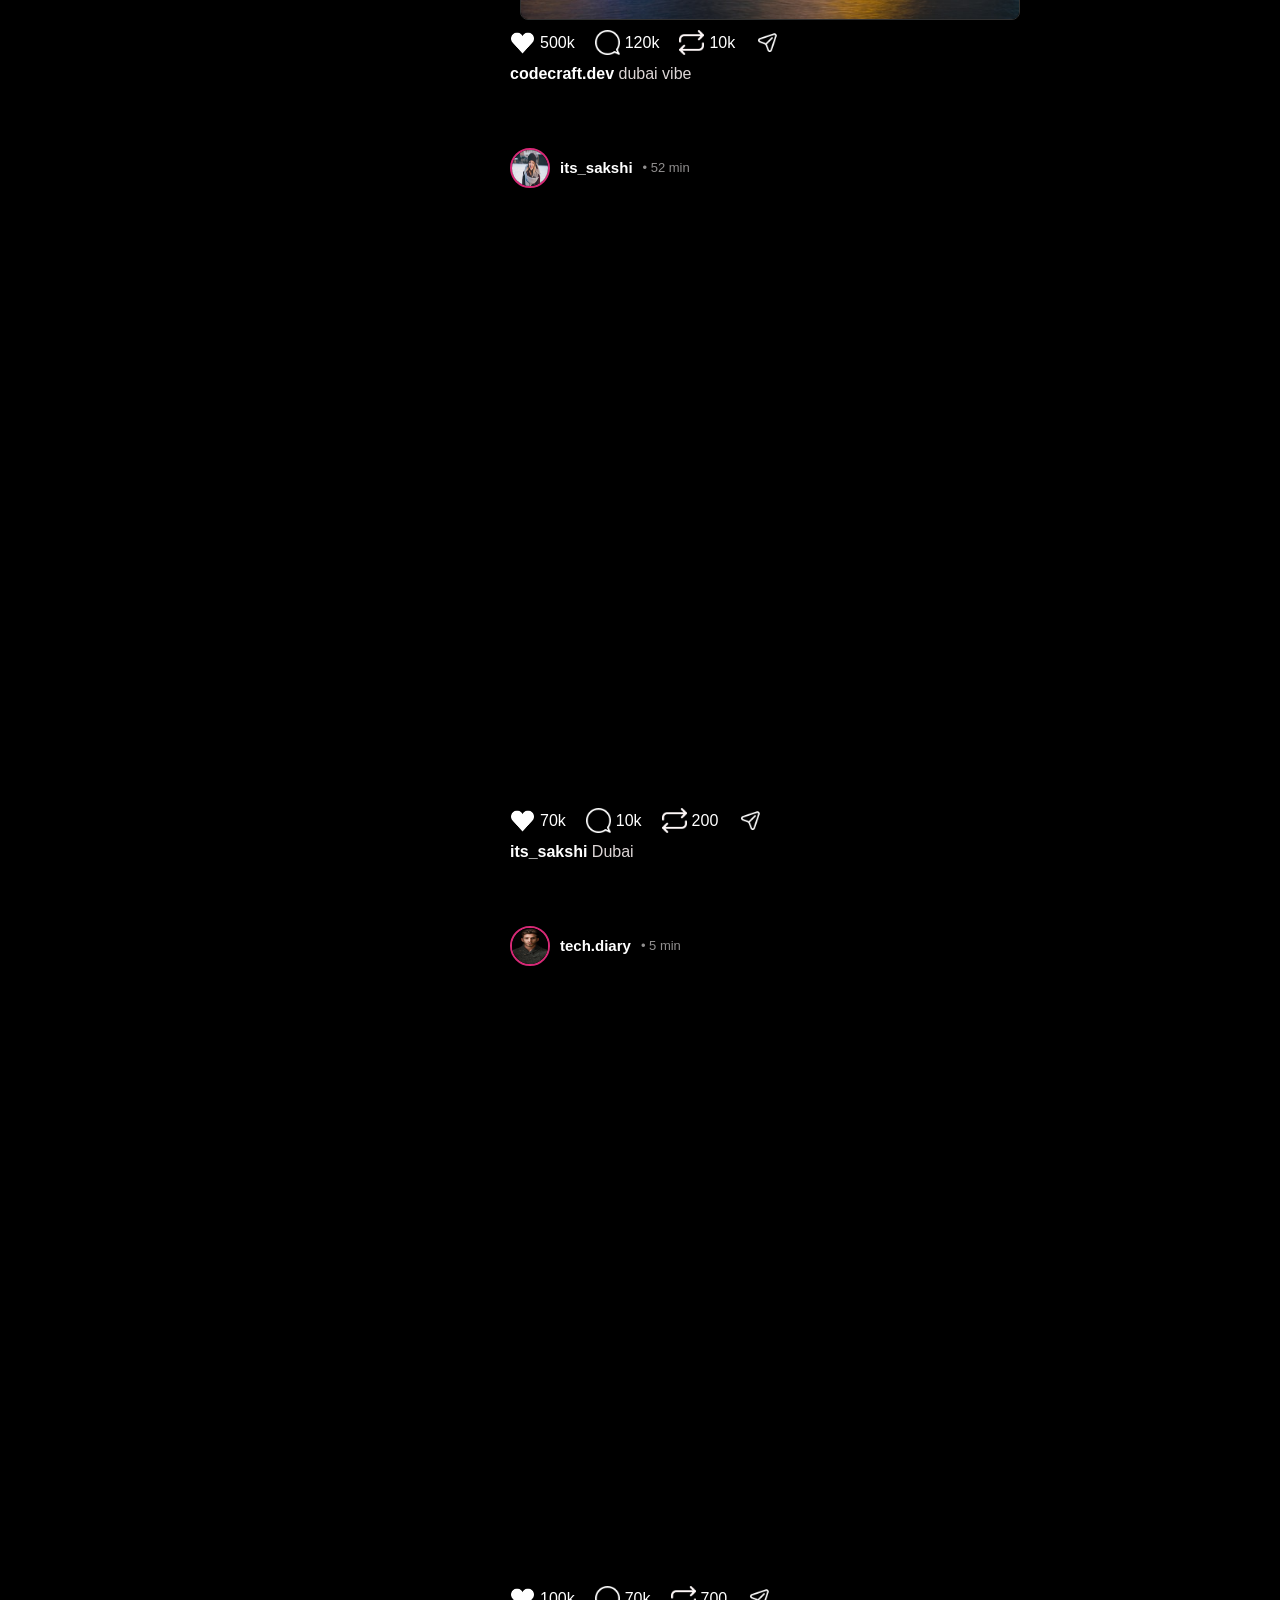
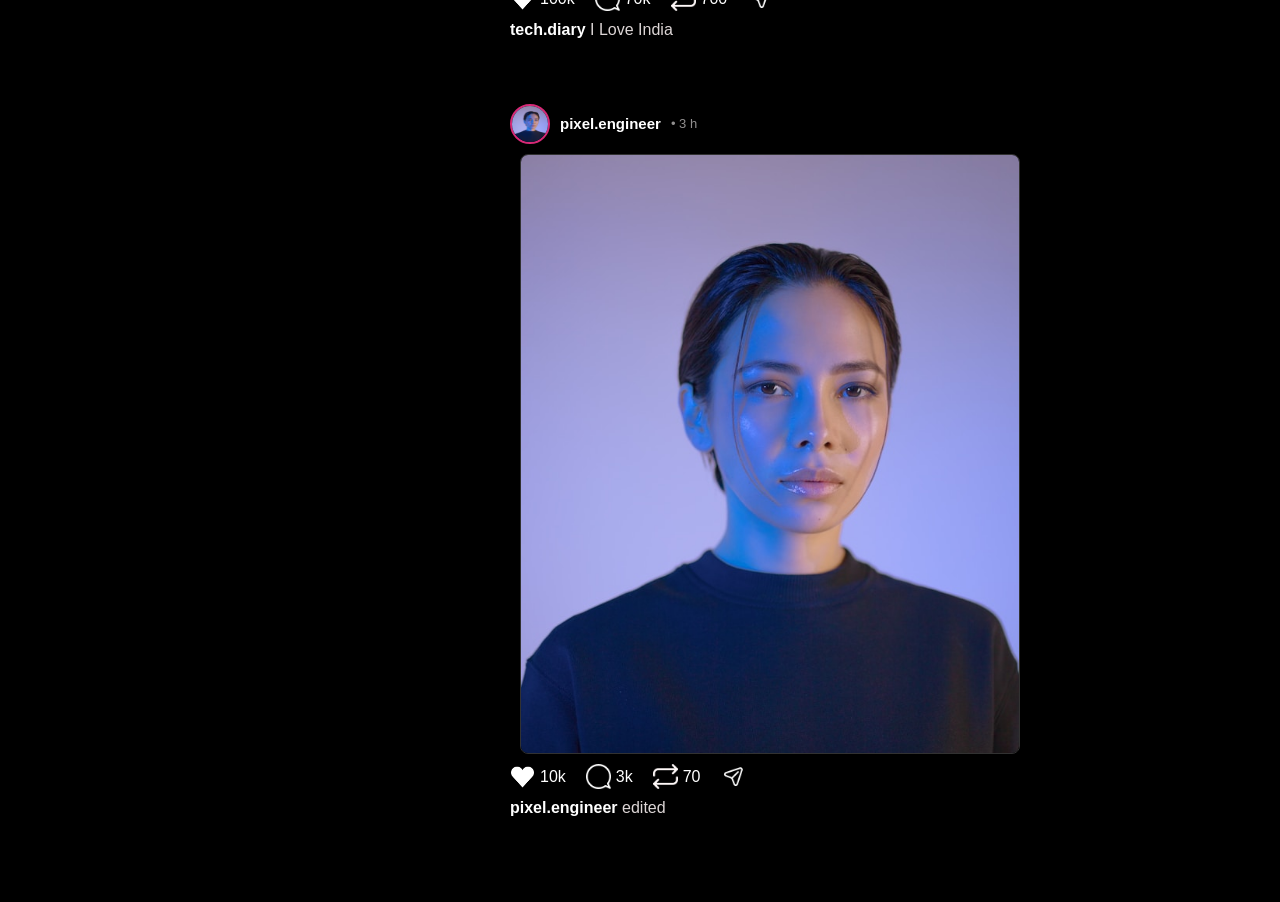
==== commit c4be3dc1: "feat: add profile page and navigation from home to profile" ====
--- a/index.html
+++ b/index.html
@@ -65,7 +65,9 @@
             </div>
 
             <div class="profile">
-                <img src="images/profile.png" alt="Profile">
+                <a href="profile.html">
+                     <img src="images/profile.png" alt="Profile" class="profile-click">
+                </a>
                 <span class="text">Profile</span>
             </div>
         </div>
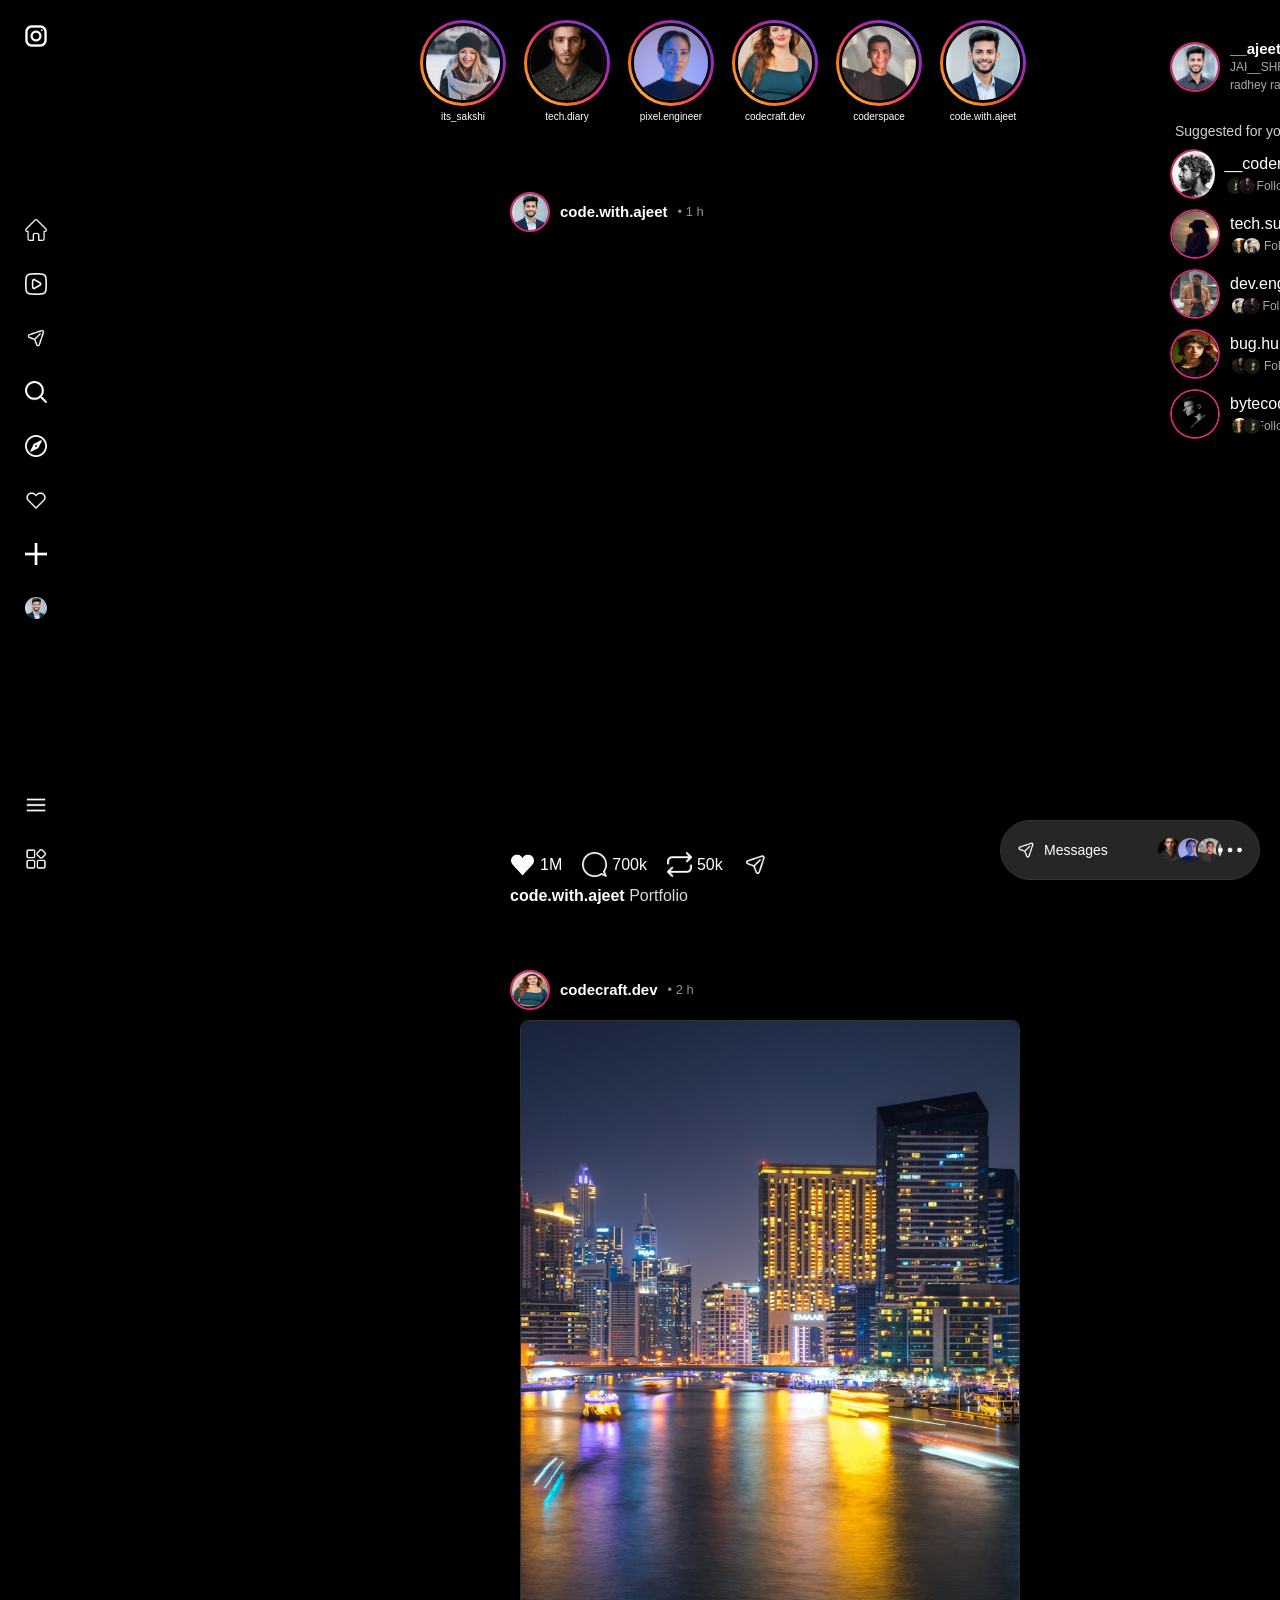
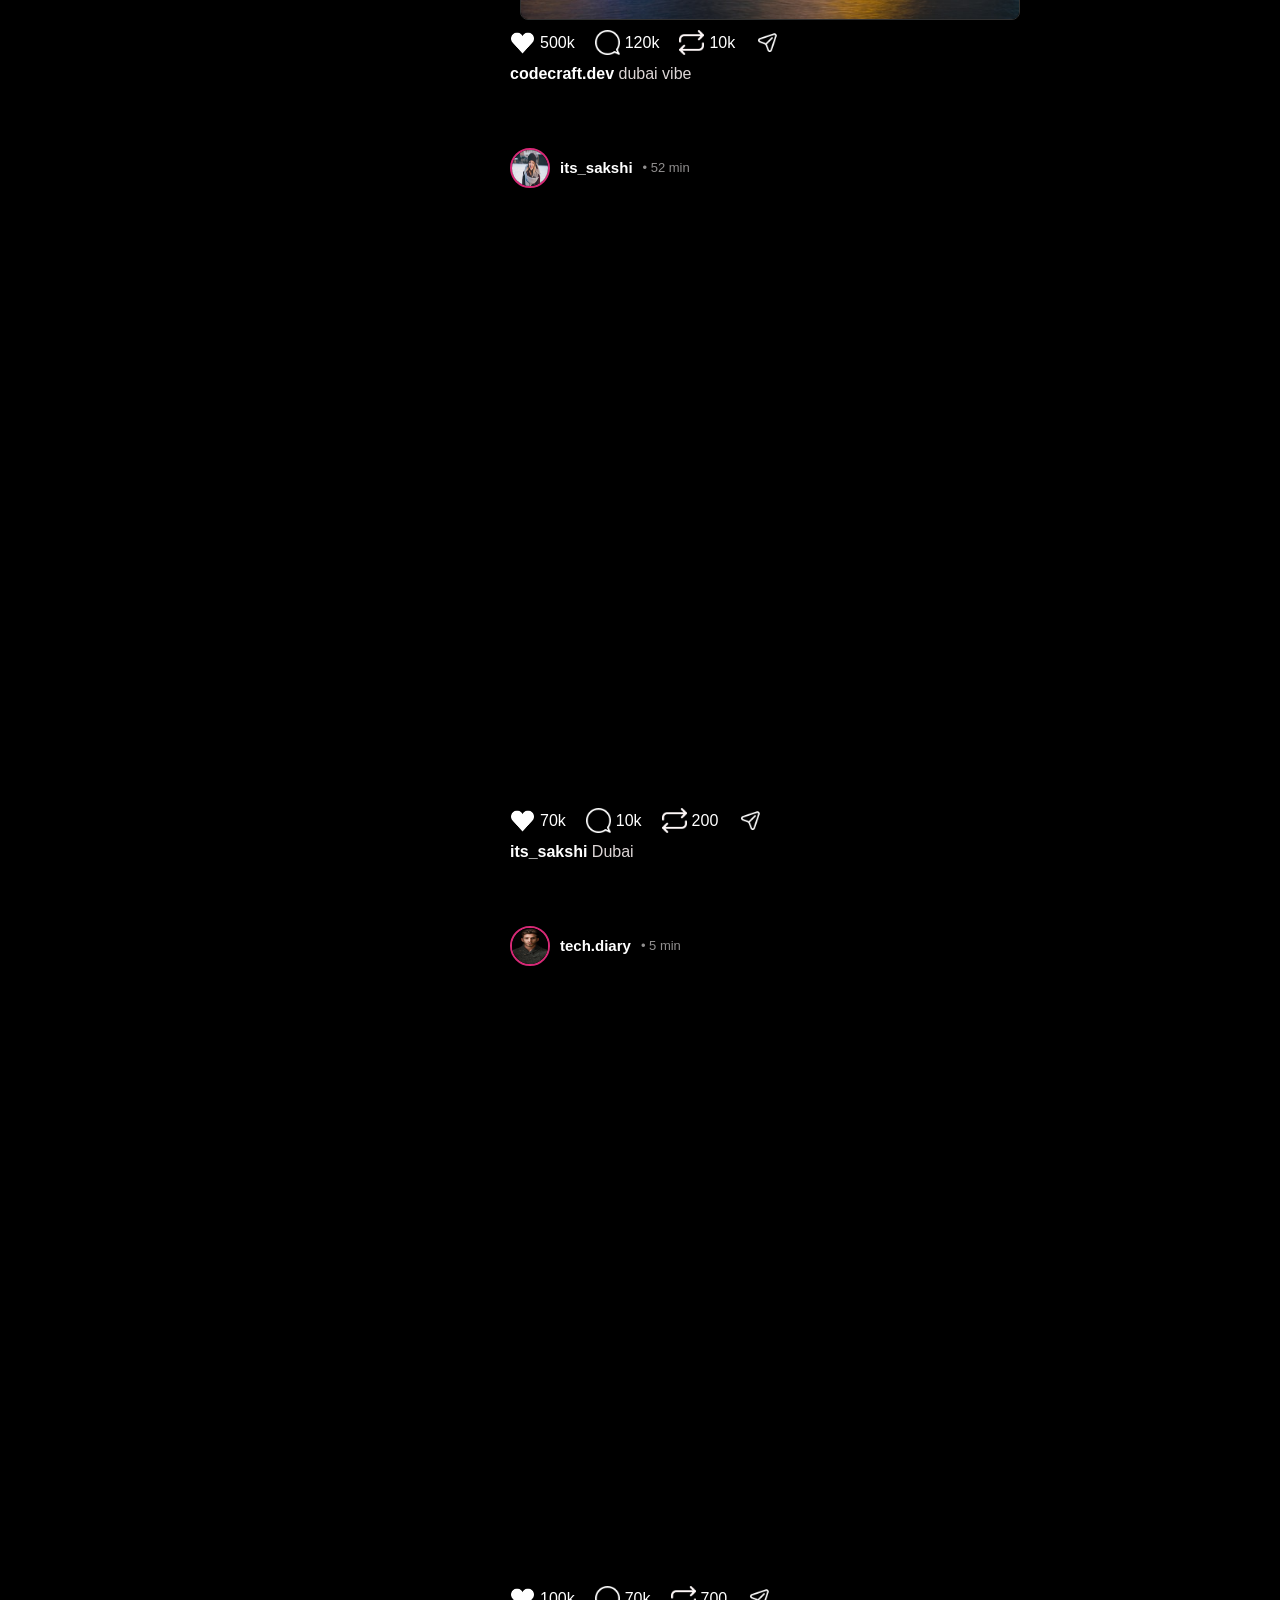
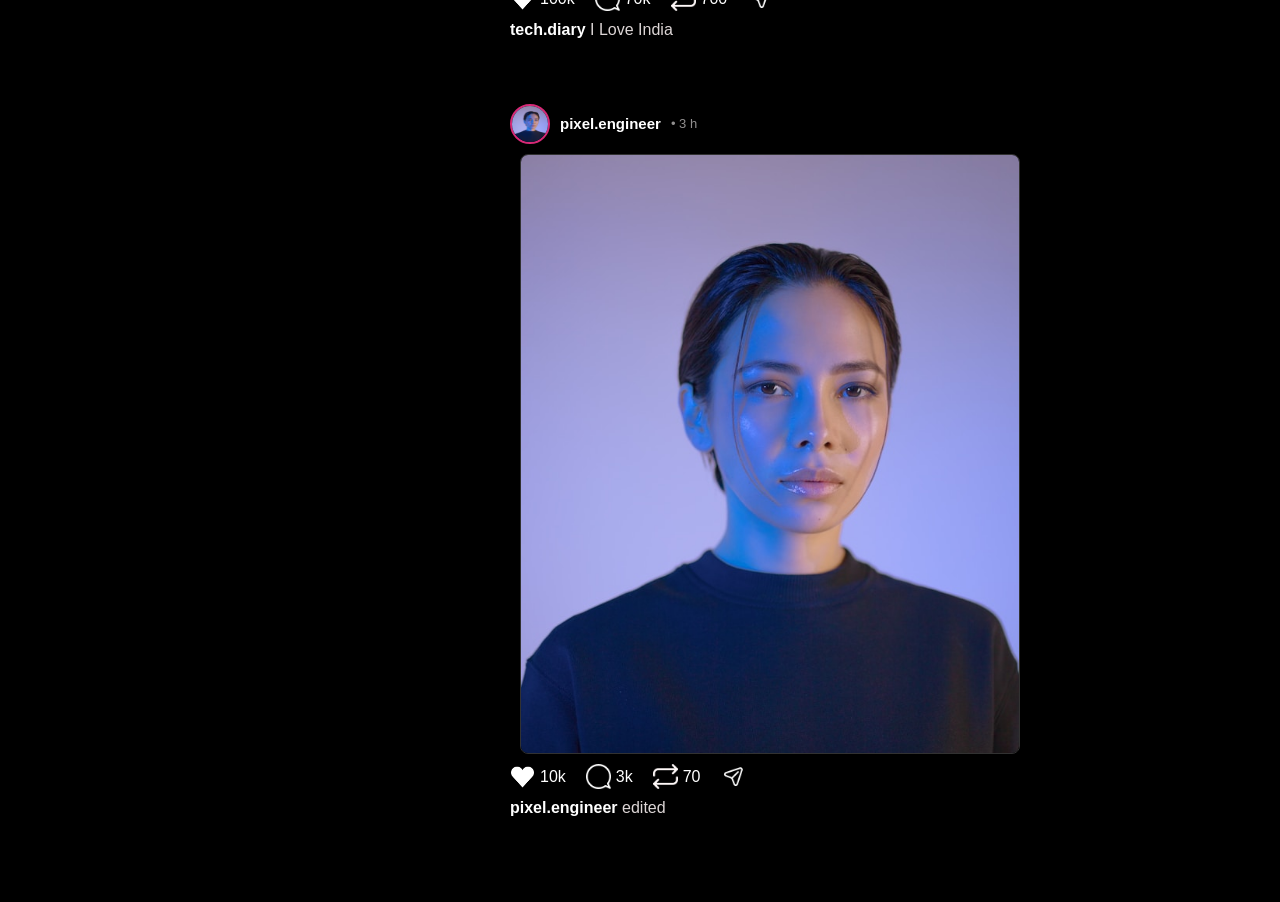
==== commit 1970d1a2: "feat(profile): make profile clickable on mobile and add project post - Added clickable profile icon " ====
--- a/index.html
+++ b/index.html
@@ -346,7 +346,9 @@
         </div>
 
         <div class="bottom-item">
-            <img src="images/profile.png" class="profile-icon">
+            <a href="profile.html">
+                <img src="images/profile.png" class="profile-icon">
+            </a>
         </div>
     </div>
 
